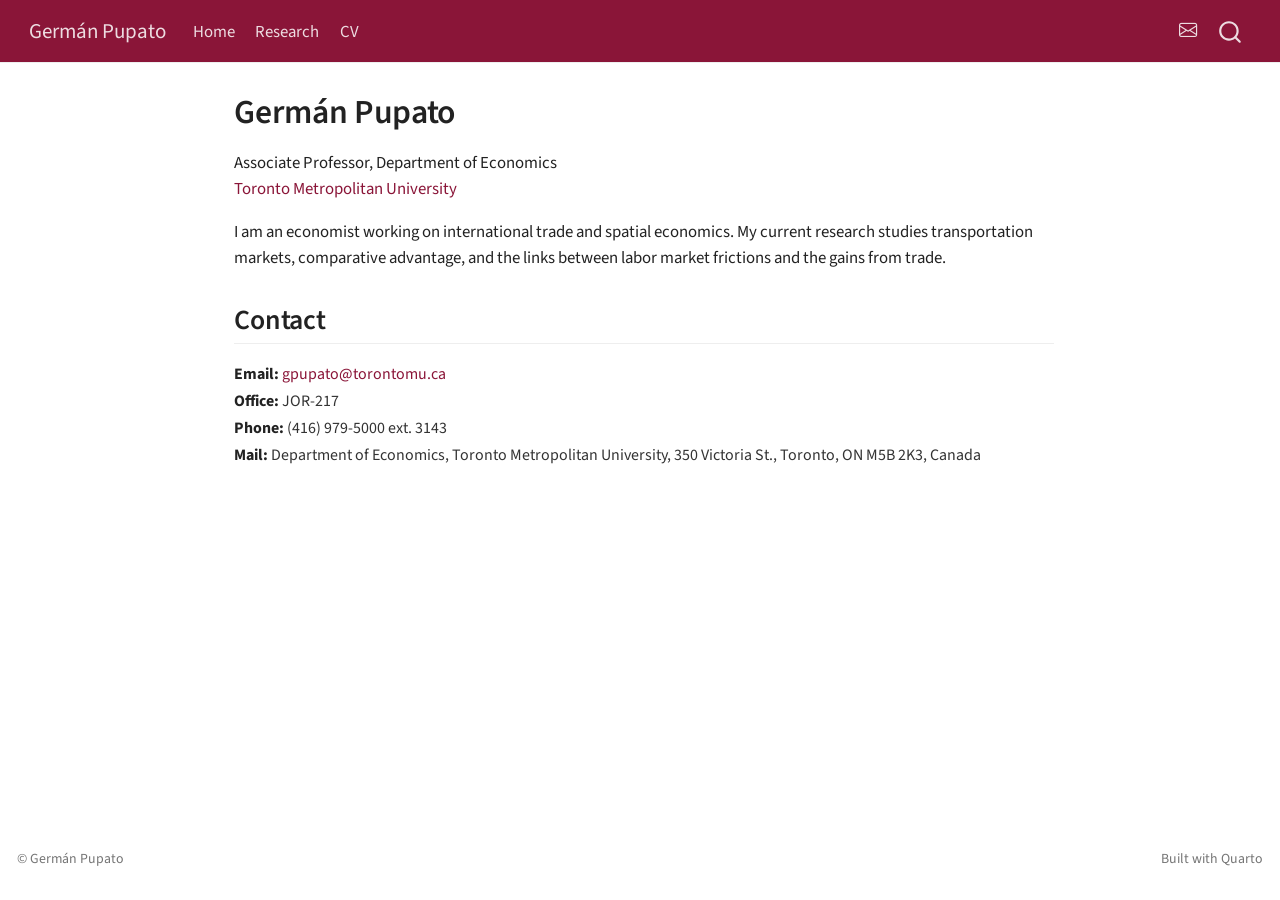
==== index.html @ 388114c2 "Built site for gh-pages" ====
<!DOCTYPE html>
<html xmlns="http://www.w3.org/1999/xhtml" lang="en" xml:lang="en"><head>

<meta charset="utf-8">
<meta name="generator" content="quarto-1.9.37">

<meta name="viewport" content="width=device-width, initial-scale=1.0, user-scalable=yes">


<title>Germán Pupato</title>
<style>
/* Default styles provided by pandoc.
** See https://pandoc.org/MANUAL.html#variables-for-html for config info.
*/
code{white-space: pre-wrap;}
span.smallcaps{font-variant: small-caps;}
div.columns{display: flex; gap: min(4vw, 1.5em);}
div.column{flex: auto; overflow-x: auto;}
div.hanging-indent{margin-left: 1.5em; text-indent: -1.5em;}
ul.task-list{list-style: none;}
ul.task-list li input[type="checkbox"] {
  width: 0.8em;
  margin: 0 0.8em 0.2em -1em; /* quarto-specific, see https://github.com/quarto-dev/quarto-cli/issues/4556 */ 
  vertical-align: middle;
}
</style>


<script src="site_libs/quarto-nav/quarto-nav.js"></script>
<script src="site_libs/quarto-nav/headroom.min.js"></script>
<script src="site_libs/clipboard/clipboard.min.js"></script>
<script src="site_libs/quarto-search/autocomplete.umd.js"></script>
<script src="site_libs/quarto-search/fuse.min.js"></script>
<script src="site_libs/quarto-search/quarto-search.js"></script>
<meta name="quarto:offset" content="./">
<script src="site_libs/quarto-html/quarto.js" type="module"></script>
<script src="site_libs/quarto-html/tabsets/tabsets.js" type="module"></script>
<script src="site_libs/quarto-html/popper.min.js"></script>
<script src="site_libs/quarto-html/tippy.umd.min.js"></script>
<script src="site_libs/quarto-html/anchor.min.js"></script>
<link href="site_libs/quarto-html/tippy.css" rel="stylesheet">
<link href="site_libs/quarto-html/quarto-syntax-highlighting-7f8f88aac4f3542376d5c11b86a4c14d.css" rel="stylesheet" id="quarto-text-highlighting-styles">
<script src="site_libs/bootstrap/bootstrap.min.js"></script>
<link href="site_libs/bootstrap/bootstrap-icons.css" rel="stylesheet">
<link href="site_libs/bootstrap/bootstrap-55b9b0b4f28f80523ef640c154adc780.min.css" rel="stylesheet" append-hash="true" id="quarto-bootstrap" data-mode="light">
<script id="quarto-search-options" type="application/json">{
  "location": "navbar",
  "copy-button": false,
  "collapse-after": 3,
  "panel-placement": "end",
  "type": "overlay",
  "limit": 50,
  "keyboard-shortcut": [
    "f",
    "/",
    "s"
  ],
  "show-item-context": false,
  "language": {
    "search-no-results-text": "No results",
    "search-matching-documents-text": "matching documents",
    "search-copy-link-title": "Copy link to search",
    "search-hide-matches-text": "Hide additional matches",
    "search-more-match-text": "more match in this document",
    "search-more-matches-text": "more matches in this document",
    "search-clear-button-title": "Clear",
    "search-text-placeholder": "",
    "search-detached-cancel-button-title": "Cancel",
    "search-submit-button-title": "Submit",
    "search-label": "Search"
  }
}</script>


<link rel="stylesheet" href="styles.css">
</head>

<body class="nav-fixed fullcontent quarto-light">

<div id="quarto-search-results"></div>
  <header id="quarto-header" class="headroom fixed-top">
    <nav class="navbar navbar-expand-lg " data-bs-theme="dark">
      <div class="navbar-container container-fluid">
      <div class="navbar-brand-container mx-auto">
    <a class="navbar-brand" href="./index.html">
    <span class="navbar-title">Germán Pupato</span>
    </a>
  </div>
            <div id="quarto-search" class="" title="Search"></div>
          <button class="navbar-toggler" type="button" data-bs-toggle="collapse" data-bs-target="#navbarCollapse" aria-controls="navbarCollapse" role="menu" aria-expanded="false" aria-label="Toggle navigation" onclick="if (window.quartoToggleHeadroom) { window.quartoToggleHeadroom(); }">
  <span class="navbar-toggler-icon"></span>
</button>
          <div class="collapse navbar-collapse" id="navbarCollapse">
            <ul class="navbar-nav navbar-nav-scroll me-auto">
  <li class="nav-item">
    <a class="nav-link active" href="./index.html" aria-current="page"> 
<span class="menu-text">Home</span></a>
  </li>  
  <li class="nav-item">
    <a class="nav-link" href="./research.html"> 
<span class="menu-text">Research</span></a>
  </li>  
  <li class="nav-item">
    <a class="nav-link" href="./cv.html"> 
<span class="menu-text">CV</span></a>
  </li>  
</ul>
            <ul class="navbar-nav navbar-nav-scroll ms-auto">
  <li class="nav-item compact">
    <a class="nav-link" href="mailto:gpupato@torontomu.ca"> <i class="bi bi-envelope" role="img" aria-label="Email">
</i> 
<span class="menu-text"></span></a>
  </li>  
</ul>
          </div> <!-- /navcollapse -->
            <div class="quarto-navbar-tools">
</div>
      </div> <!-- /container-fluid -->
    </nav>
</header>
<!-- content -->
<div id="quarto-content" class="quarto-container page-columns page-rows-contents page-layout-article page-navbar">
<!-- sidebar -->
<!-- margin-sidebar -->
    
<!-- main -->
<main class="content" id="quarto-document-content">

<header id="title-block-header" class="quarto-title-block default">
<div class="quarto-title">
<h1 class="title">Germán Pupato</h1>
</div>



<div class="quarto-title-meta">

    
  
    
  </div>
  


</header>


<p>Associate Professor, Department of Economics<br>
<a href="https://www.torontomu.ca/economics/">Toronto Metropolitan University</a></p>
<p>I am an economist working on international trade and spatial economics. My current research studies transportation markets, comparative advantage, and the links between labor market frictions and the gains from trade.</p>
<section id="contact" class="level2">
<h2 class="anchored" data-anchor-id="contact">Contact</h2>
<div class="contact-block">
<p><strong>Email:</strong>&nbsp;<a href="mailto:gpupato@torontomu.ca">gpupato@torontomu.ca</a><br>
<strong>Office:</strong>&nbsp;JOR-217<br>
<strong>Phone:</strong>&nbsp;(416) 979-5000 ext. 3143<br>
<strong>Mail:</strong>&nbsp;Department of Economics, Toronto Metropolitan University, 350 Victoria St., Toronto, ON M5B 2K3, Canada</p>
</div>


</section>

</main> <!-- /main -->
<script id="quarto-html-after-body" type="application/javascript">
  window.document.addEventListener("DOMContentLoaded", function (event) {
    const icon = "";
    const anchorJS = new window.AnchorJS();
    anchorJS.options = {
      placement: 'right',
      icon: icon
    };
    anchorJS.add('.anchored');
    const isCodeAnnotation = (el) => {
      for (const clz of el.classList) {
        if (clz.startsWith('code-annotation-')) {                     
          return true;
        }
      }
      return false;
    }
    const onCopySuccess = function(e) {
      // button target
      const button = e.trigger;
      // don't keep focus
      button.blur();
      // flash "checked"
      button.classList.add('code-copy-button-checked');
      var currentTitle = button.getAttribute("title");
      button.setAttribute("title", "Copied!");
      let tooltip;
      if (window.bootstrap) {
        button.setAttribute("data-bs-toggle", "tooltip");
        button.setAttribute("data-bs-placement", "left");
        button.setAttribute("data-bs-title", "Copied!");
        tooltip = new bootstrap.Tooltip(button, 
          { trigger: "manual", 
            customClass: "code-copy-button-tooltip",
            offset: [0, -8]});
        tooltip.show();    
      }
      setTimeout(function() {
        if (tooltip) {
          tooltip.hide();
          button.removeAttribute("data-bs-title");
          button.removeAttribute("data-bs-toggle");
          button.removeAttribute("data-bs-placement");
        }
        button.setAttribute("title", currentTitle);
        button.classList.remove('code-copy-button-checked');
      }, 1000);
      // clear code selection
      e.clearSelection();
    }
    const getTextToCopy = function(trigger) {
      const outerScaffold = trigger.parentElement.cloneNode(true);
      const codeEl = outerScaffold.querySelector('code');
      for (const childEl of codeEl.children) {
        if (isCodeAnnotation(childEl)) {
          childEl.remove();
        }
      }
      return codeEl.innerText;
    }
    const clipboard = new window.ClipboardJS('.code-copy-button:not([data-in-quarto-modal])', {
      text: getTextToCopy
    });
    clipboard.on('success', onCopySuccess);
    if (window.document.getElementById('quarto-embedded-source-code-modal')) {
      const clipboardModal = new window.ClipboardJS('.code-copy-button[data-in-quarto-modal]', {
        text: getTextToCopy,
        container: window.document.getElementById('quarto-embedded-source-code-modal')
      });
      clipboardModal.on('success', onCopySuccess);
    }
      var localhostRegex = new RegExp(/^(?:http|https):\/\/localhost\:?[0-9]*\//);
      var mailtoRegex = new RegExp(/^mailto:/);
        var filterRegex = new RegExp("https:\/\/gpupato\.github\.io");
      var isInternal = (href) => {
          return filterRegex.test(href) || localhostRegex.test(href) || mailtoRegex.test(href);
      }
      // Inspect non-navigation links and adorn them if external
     var links = window.document.querySelectorAll('a[href]:not(.nav-link):not(.navbar-brand):not(.toc-action):not(.sidebar-link):not(.sidebar-item-toggle):not(.pagination-link):not(.no-external):not([aria-hidden]):not(.dropdown-item):not(.quarto-navigation-tool):not(.about-link)');
      for (var i=0; i<links.length; i++) {
        const link = links[i];
        if (!isInternal(link.href)) {
          // undo the damage that might have been done by quarto-nav.js in the case of
          // links that we want to consider external
          if (link.dataset.originalHref !== undefined) {
            link.href = link.dataset.originalHref;
          }
            // target, if specified
            link.setAttribute("target", "_blank");
            if (link.getAttribute("rel") === null) {
              link.setAttribute("rel", "noopener");
            }
        }
      }
    function tippyHover(el, contentFn, onTriggerFn, onUntriggerFn) {
      const config = {
        allowHTML: true,
        maxWidth: 500,
        delay: 100,
        arrow: false,
        appendTo: function(el) {
            return el.parentElement;
        },
        interactive: true,
        interactiveBorder: 10,
        theme: 'quarto',
        placement: 'bottom-start',
      };
      if (contentFn) {
        config.content = contentFn;
      }
      if (onTriggerFn) {
        config.onTrigger = onTriggerFn;
      }
      if (onUntriggerFn) {
        config.onUntrigger = onUntriggerFn;
      }
      window.tippy(el, config); 
    }
    const noterefs = window.document.querySelectorAll('a[role="doc-noteref"]');
    for (var i=0; i<noterefs.length; i++) {
      const ref = noterefs[i];
      tippyHover(ref, function() {
        // use id or data attribute instead here
        let href = ref.getAttribute('data-footnote-href') || ref.getAttribute('href');
        try { href = new URL(href).hash; } catch {}
        const id = href.replace(/^#\/?/, "");
        const note = window.document.getElementById(id);
        if (note) {
          return note.innerHTML;
        } else {
          return "";
        }
      });
    }
    const xrefs = window.document.querySelectorAll('a.quarto-xref');
    const processXRef = (id, note) => {
      // Strip column container classes
      const stripColumnClz = (el) => {
        el.classList.remove("page-full", "page-columns");
        if (el.children) {
          for (const child of el.children) {
            stripColumnClz(child);
          }
        }
      }
      stripColumnClz(note)
      if (id === null || id.startsWith('sec-')) {
        // Special case sections, only their first couple elements
        const container = document.createElement("div");
        if (note.children && note.children.length > 2) {
          container.appendChild(note.children[0].cloneNode(true));
          for (let i = 1; i < note.children.length; i++) {
            const child = note.children[i];
            if (child.tagName === "P" && child.innerText === "") {
              continue;
            } else {
              container.appendChild(child.cloneNode(true));
              break;
            }
          }
          if (window.Quarto?.typesetMath) {
            window.Quarto.typesetMath(container);
          }
          return container.innerHTML
        } else {
          if (window.Quarto?.typesetMath) {
            window.Quarto.typesetMath(note);
          }
          return note.innerHTML;
        }
      } else {
        // Remove any anchor links if they are present
        const anchorLink = note.querySelector('a.anchorjs-link');
        if (anchorLink) {
          anchorLink.remove();
        }
        if (window.Quarto?.typesetMath) {
          window.Quarto.typesetMath(note);
        }
        if (note.classList.contains("callout")) {
          return note.outerHTML;
        } else {
          return note.innerHTML;
        }
      }
    }
    for (var i=0; i<xrefs.length; i++) {
      const xref = xrefs[i];
      tippyHover(xref, undefined, function(instance) {
        instance.disable();
        let url = xref.getAttribute('href');
        let hash = undefined; 
        if (url.startsWith('#')) {
          hash = url;
        } else {
          try { hash = new URL(url).hash; } catch {}
        }
        if (hash) {
          const id = hash.replace(/^#\/?/, "");
          const note = window.document.getElementById(id);
          if (note !== null) {
            try {
              const html = processXRef(id, note.cloneNode(true));
              instance.setContent(html);
            } finally {
              instance.enable();
              instance.show();
            }
          } else {
            // See if we can fetch this
            fetch(url.split('#')[0])
            .then(res => res.text())
            .then(html => {
              const parser = new DOMParser();
              const htmlDoc = parser.parseFromString(html, "text/html");
              const note = htmlDoc.getElementById(id);
              if (note !== null) {
                const html = processXRef(id, note);
                instance.setContent(html);
              } 
            }).finally(() => {
              instance.enable();
              instance.show();
            });
          }
        } else {
          // See if we can fetch a full url (with no hash to target)
          // This is a special case and we should probably do some content thinning / targeting
          fetch(url)
          .then(res => res.text())
          .then(html => {
            const parser = new DOMParser();
            const htmlDoc = parser.parseFromString(html, "text/html");
            const note = htmlDoc.querySelector('main.content');
            if (note !== null) {
              // This should only happen for chapter cross references
              // (since there is no id in the URL)
              // remove the first header
              if (note.children.length > 0 && note.children[0].tagName === "HEADER") {
                note.children[0].remove();
              }
              const html = processXRef(null, note);
              instance.setContent(html);
            } 
          }).finally(() => {
            instance.enable();
            instance.show();
          });
        }
      }, function(instance) {
      });
    }
        let selectedAnnoteEl;
        const selectorForAnnotation = ( cell, annotation) => {
          let cellAttr = 'data-code-cell="' + cell + '"';
          let lineAttr = 'data-code-annotation="' +  annotation + '"';
          const selector = 'span[' + cellAttr + '][' + lineAttr + ']';
          return selector;
        }
        const selectCodeLines = (annoteEl) => {
          const doc = window.document;
          const targetCell = annoteEl.getAttribute("data-target-cell");
          const targetAnnotation = annoteEl.getAttribute("data-target-annotation");
          const annoteSpan = window.document.querySelector(selectorForAnnotation(targetCell, targetAnnotation));
          const lines = annoteSpan.getAttribute("data-code-lines").split(",");
          const lineIds = lines.map((line) => {
            return targetCell + "-" + line;
          })
          let top = null;
          let height = null;
          let parent = null;
          if (lineIds.length > 0) {
              //compute the position of the single el (top and bottom and make a div)
              const el = window.document.getElementById(lineIds[0]);
              top = el.offsetTop;
              height = el.offsetHeight;
              parent = el.parentElement.parentElement;
            if (lineIds.length > 1) {
              const lastEl = window.document.getElementById(lineIds[lineIds.length - 1]);
              const bottom = lastEl.offsetTop + lastEl.offsetHeight;
              height = bottom - top;
            }
            if (top !== null && height !== null && parent !== null) {
              // cook up a div (if necessary) and position it 
              let div = window.document.getElementById("code-annotation-line-highlight");
              if (div === null) {
                div = window.document.createElement("div");
                div.setAttribute("id", "code-annotation-line-highlight");
                div.style.position = 'absolute';
                parent.appendChild(div);
              }
              div.style.top = top - 2 + "px";
              div.style.height = height + 4 + "px";
              div.style.left = 0;
              let gutterDiv = window.document.getElementById("code-annotation-line-highlight-gutter");
              if (gutterDiv === null) {
                gutterDiv = window.document.createElement("div");
                gutterDiv.setAttribute("id", "code-annotation-line-highlight-gutter");
                gutterDiv.style.position = 'absolute';
                const codeCell = window.document.getElementById(targetCell);
                const gutter = codeCell.querySelector('.code-annotation-gutter');
                gutter.appendChild(gutterDiv);
              }
              gutterDiv.style.top = top - 2 + "px";
              gutterDiv.style.height = height + 4 + "px";
            }
            selectedAnnoteEl = annoteEl;
          }
        };
        const unselectCodeLines = () => {
          const elementsIds = ["code-annotation-line-highlight", "code-annotation-line-highlight-gutter"];
          elementsIds.forEach((elId) => {
            const div = window.document.getElementById(elId);
            if (div) {
              div.remove();
            }
          });
          selectedAnnoteEl = undefined;
        };
          // Handle positioning of the toggle
      window.addEventListener(
        "resize",
        throttle(() => {
          elRect = undefined;
          if (selectedAnnoteEl) {
            selectCodeLines(selectedAnnoteEl);
          }
        }, 10)
      );
      function throttle(fn, ms) {
      let throttle = false;
      let timer;
        return (...args) => {
          if(!throttle) { // first call gets through
              fn.apply(this, args);
              throttle = true;
          } else { // all the others get throttled
              if(timer) clearTimeout(timer); // cancel #2
              timer = setTimeout(() => {
                fn.apply(this, args);
                timer = throttle = false;
              }, ms);
          }
        };
      }
        // Attach click handler to the DT
        const annoteDls = window.document.querySelectorAll('dt[data-target-cell]');
        for (const annoteDlNode of annoteDls) {
          annoteDlNode.addEventListener('click', (event) => {
            const clickedEl = event.target;
            if (clickedEl !== selectedAnnoteEl) {
              unselectCodeLines();
              const activeEl = window.document.querySelector('dt[data-target-cell].code-annotation-active');
              if (activeEl) {
                activeEl.classList.remove('code-annotation-active');
              }
              selectCodeLines(clickedEl);
              clickedEl.classList.add('code-annotation-active');
            } else {
              // Unselect the line
              unselectCodeLines();
              clickedEl.classList.remove('code-annotation-active');
            }
          });
        }
    const findCites = (el) => {
      const parentEl = el.parentElement;
      if (parentEl) {
        const cites = parentEl.dataset.cites;
        if (cites) {
          return {
            el,
            cites: cites.split(' ')
          };
        } else {
          return findCites(el.parentElement)
        }
      } else {
        return undefined;
      }
    };
    var bibliorefs = window.document.querySelectorAll('a[role="doc-biblioref"]');
    for (var i=0; i<bibliorefs.length; i++) {
      const ref = bibliorefs[i];
      const citeInfo = findCites(ref);
      if (citeInfo) {
        tippyHover(citeInfo.el, function() {
          var popup = window.document.createElement('div');
          citeInfo.cites.forEach(function(cite) {
            var citeDiv = window.document.createElement('div');
            citeDiv.classList.add('hanging-indent');
            citeDiv.classList.add('csl-entry');
            var biblioDiv = window.document.getElementById('ref-' + cite);
            if (biblioDiv) {
              citeDiv.innerHTML = biblioDiv.innerHTML;
            }
            popup.appendChild(citeDiv);
          });
          return popup.innerHTML;
        });
      }
    }
  });
  </script>
</div> <!-- /content -->
<footer class="footer">
  <div class="nav-footer">
    <div class="nav-footer-left">
<p>© Germán Pupato</p>
</div>   
    <div class="nav-footer-center">
      &nbsp;
    </div>
    <div class="nav-footer-right">
<p>Built with <a href="https://quarto.org">Quarto</a></p>
</div>
  </div>
</footer>




</body></html>
---- site_libs/quarto-html/tippy.css ----
.tippy-box[data-animation=fade][data-state=hidden]{opacity:0}[data-tippy-root]{max-width:calc(100vw - 10px)}.tippy-box{position:relative;background-color:#333;color:#fff;border-radius:4px;font-size:14px;line-height:1.4;white-space:normal;outline:0;transition-property:transform,visibility,opacity}.tippy-box[data-placement^=top]>.tippy-arrow{bottom:0}.tippy-box[data-placement^=top]>.tippy-arrow:before{bottom:-7px;left:0;border-width:8px 8px 0;border-top-color:initial;transform-origin:center top}.tippy-box[data-placement^=bottom]>.tippy-arrow{top:0}.tippy-box[data-placement^=bottom]>.tippy-arrow:before{top:-7px;left:0;border-width:0 8px 8px;border-bottom-color:initial;transform-origin:center bottom}.tippy-box[data-placement^=left]>.tippy-arrow{right:0}.tippy-box[data-placement^=left]>.tippy-arrow:before{border-width:8px 0 8px 8px;border-left-color:initial;right:-7px;transform-origin:center left}.tippy-box[data-placement^=right]>.tippy-arrow{left:0}.tippy-box[data-placement^=right]>.tippy-arrow:before{left:-7px;border-width:8px 8px 8px 0;border-right-color:initial;transform-origin:center right}.tippy-box[data-inertia][data-state=visible]{transition-timing-function:cubic-bezier(.54,1.5,.38,1.11)}.tippy-arrow{width:16px;height:16px;color:#333}.tippy-arrow:before{content:"";position:absolute;border-color:transparent;border-style:solid}.tippy-content{position:relative;padding:5px 9px;z-index:1}
---- site_libs/quarto-html/quarto-syntax-highlighting-7f8f88aac4f3542376d5c11b86a4c14d.css ----
/* quarto syntax highlight colors */
:root {
  --quarto-hl-ot-color: #003B4F;
  --quarto-hl-at-color: #657422;
  --quarto-hl-ss-color: #20794D;
  --quarto-hl-an-color: #5E5E5E;
  --quarto-hl-fu-color: #4758AB;
  --quarto-hl-st-color: #20794D;
  --quarto-hl-cf-color: #003B4F;
  --quarto-hl-op-color: #5E5E5E;
  --quarto-hl-er-color: #AD0000;
  --quarto-hl-bn-color: #AD0000;
  --quarto-hl-al-color: #AD0000;
  --quarto-hl-va-color: #111111;
  --quarto-hl-bu-color: inherit;
  --quarto-hl-ex-color: inherit;
  --quarto-hl-pp-color: #AD0000;
  --quarto-hl-in-color: #5E5E5E;
  --quarto-hl-vs-color: #20794D;
  --quarto-hl-wa-color: #5E5E5E;
  --quarto-hl-do-color: #5E5E5E;
  --quarto-hl-im-color: #00769E;
  --quarto-hl-ch-color: #20794D;
  --quarto-hl-dt-color: #AD0000;
  --quarto-hl-fl-color: #AD0000;
  --quarto-hl-co-color: #5E5E5E;
  --quarto-hl-cv-color: #5E5E5E;
  --quarto-hl-cn-color: #8f5902;
  --quarto-hl-sc-color: #5E5E5E;
  --quarto-hl-dv-color: #AD0000;
  --quarto-hl-kw-color: #003B4F;
}

/* other quarto variables */
:root {
  --quarto-font-monospace: SFMono-Regular, Menlo, Monaco, Consolas, "Liberation Mono", "Courier New", monospace;
}

/* syntax highlight based on Pandoc's rules */
pre > code.sourceCode > span {
  color: #003B4F;
}

code.sourceCode > span {
  color: #003B4F;
}

div.sourceCode,
div.sourceCode pre.sourceCode {
  color: #003B4F;
}

/* Normal */
code span {
  color: #003B4F;
}

/* Alert */
code span.al {
  color: #AD0000;
  font-style: inherit;
}

/* Annotation */
code span.an {
  color: #5E5E5E;
  font-style: inherit;
}

/* Attribute */
code span.at {
  color: #657422;
  font-style: inherit;
}

/* BaseN */
code span.bn {
  color: #AD0000;
  font-style: inherit;
}

/* BuiltIn */
code span.bu {
  font-style: inherit;
}

/* ControlFlow */
code span.cf {
  color: #003B4F;
  font-weight: bold;
  font-style: inherit;
}

/* Char */
code span.ch {
  color: #20794D;
  font-style: inherit;
}

/* Constant */
code span.cn {
  color: #8f5902;
  font-style: inherit;
}

/* Comment */
code span.co {
  color: #5E5E5E;
  font-style: inherit;
}

/* CommentVar */
code span.cv {
  color: #5E5E5E;
  font-style: italic;
}

/* Documentation */
code span.do {
  color: #5E5E5E;
  font-style: italic;
}

/* DataType */
code span.dt {
  color: #AD0000;
  font-style: inherit;
}

/* DecVal */
code span.dv {
  color: #AD0000;
  font-style: inherit;
}

/* Error */
code span.er {
  color: #AD0000;
  font-style: inherit;
}

/* Extension */
code span.ex {
  font-style: inherit;
}

/* Float */
code span.fl {
  color: #AD0000;
  font-style: inherit;
}

/* Function */
code span.fu {
  color: #4758AB;
  font-style: inherit;
}

/* Import */
code span.im {
  color: #00769E;
  font-style: inherit;
}

/* Information */
code span.in {
  color: #5E5E5E;
  font-style: inherit;
}

/* Keyword */
code span.kw {
  color: #003B4F;
  font-weight: bold;
  font-style: inherit;
}

/* Operator */
code span.op {
  color: #5E5E5E;
  font-style: inherit;
}

/* Other */
code span.ot {
  color: #003B4F;
  font-style: inherit;
}

/* Preprocessor */
code span.pp {
  color: #AD0000;
  font-style: inherit;
}

/* SpecialChar */
code span.sc {
  color: #5E5E5E;
  font-style: inherit;
}

/* SpecialString */
code span.ss {
  color: #20794D;
  font-style: inherit;
}

/* String */
code span.st {
  color: #20794D;
  font-style: inherit;
}

/* Variable */
code span.va {
  color: #111111;
  font-style: inherit;
}

/* VerbatimString */
code span.vs {
  color: #20794D;
  font-style: inherit;
}

/* Warning */
code span.wa {
  color: #5E5E5E;
  font-style: italic;
}

.prevent-inlining {
  content: "</";
}

/*# sourceMappingURL=789ad8cd35626ba772517505b42a116e.css.map */
---- styles.css ----
.profile-card {
  display: flex;
  gap: 2rem;
  align-items: flex-start;
  margin-top: 1rem;
  margin-bottom: 2rem;
  flex-wrap: wrap;
}

.profile-card img {
  width: 170px;
  border-radius: 6px;
  object-fit: cover;
}

.profile-card .profile-text {
  flex: 1;
  min-width: 260px;
}

.contact-block {
  font-size: 0.95em;
  line-height: 1.7;
  color: #333;
}

.contact-block strong {
  color: #222;
}
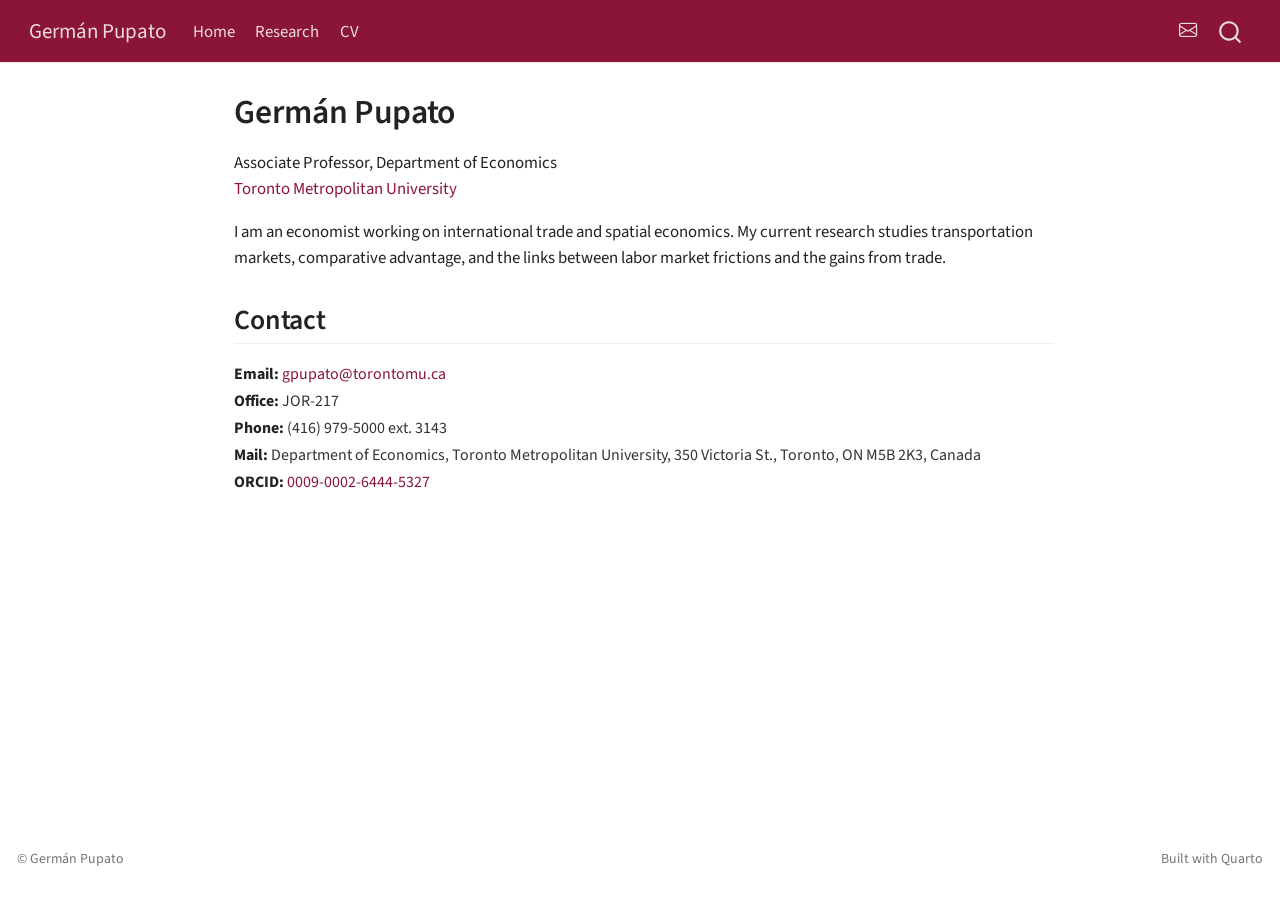
==== commit 3628eca7: "Built site for gh-pages" ====
--- a/index.html
+++ b/index.html
@@ -154,7 +154,8 @@
 <p><strong>Email:</strong>&nbsp;<a href="mailto:gpupato@torontomu.ca">gpupato@torontomu.ca</a><br>
 <strong>Office:</strong>&nbsp;JOR-217<br>
 <strong>Phone:</strong>&nbsp;(416) 979-5000 ext. 3143<br>
-<strong>Mail:</strong>&nbsp;Department of Economics, Toronto Metropolitan University, 350 Victoria St., Toronto, ON M5B 2K3, Canada</p>
+<strong>Mail:</strong>&nbsp;Department of Economics, Toronto Metropolitan University, 350 Victoria St., Toronto, ON M5B 2K3, Canada<br>
+<strong>ORCID:</strong>&nbsp;<a href="https://orcid.org/0009-0002-6444-5327">0009-0002-6444-5327</a></p>
 </div>
 
 
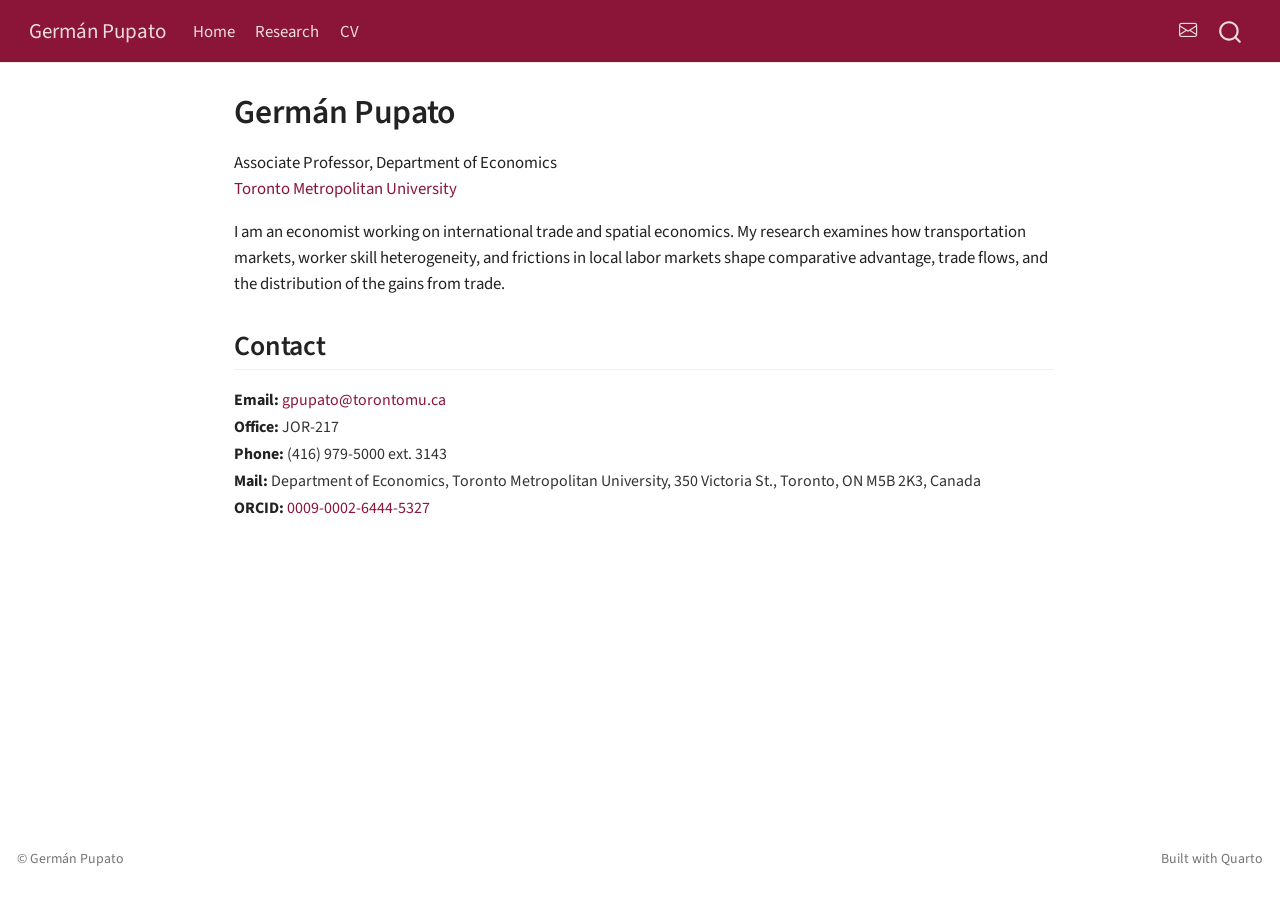
==== commit 914202a2: "Built site for gh-pages" ====
--- a/index.html
+++ b/index.html
@@ -147,7 +147,7 @@
 
 <p>Associate Professor, Department of Economics<br>
 <a href="https://www.torontomu.ca/economics/">Toronto Metropolitan University</a></p>
-<p>I am an economist working on international trade and spatial economics. My current research studies transportation markets, comparative advantage, and the links between labor market frictions and the gains from trade.</p>
+<p>I am an economist working on international trade and spatial economics. My research examines how transportation markets, worker skill heterogeneity, and frictions in local labor markets shape comparative advantage, trade flows, and the distribution of the gains from trade.</p>
 <section id="contact" class="level2">
 <h2 class="anchored" data-anchor-id="contact">Contact</h2>
 <div class="contact-block">
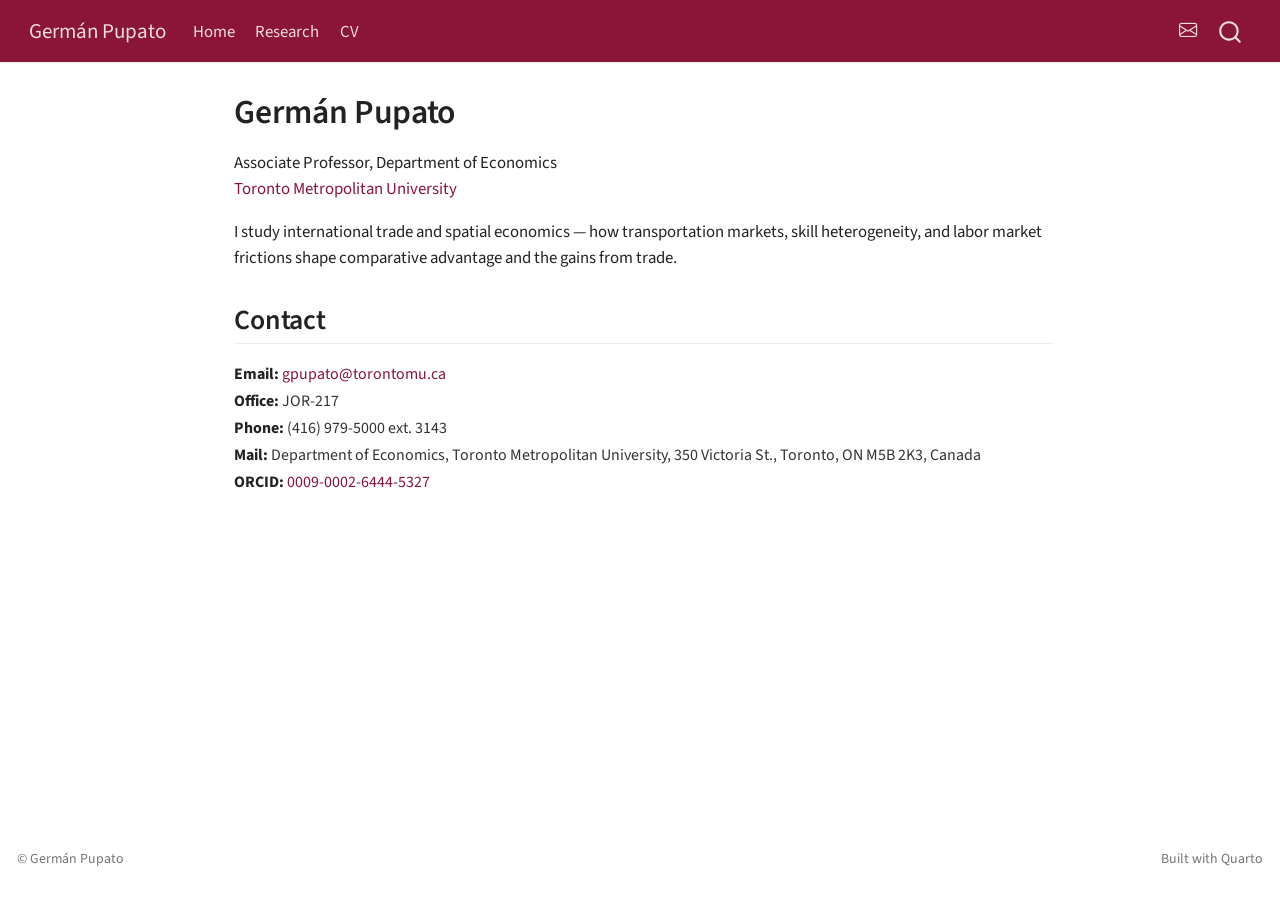
==== commit d906f5f2: "Built site for gh-pages" ====
--- a/index.html
+++ b/index.html
@@ -147,7 +147,7 @@
 
 <p>Associate Professor, Department of Economics<br>
 <a href="https://www.torontomu.ca/economics/">Toronto Metropolitan University</a></p>
-<p>I am an economist working on international trade and spatial economics. My research examines how transportation markets, worker skill heterogeneity, and frictions in local labor markets shape comparative advantage, trade flows, and the distribution of the gains from trade.</p>
+<p>I study international trade and spatial economics — how transportation markets, skill heterogeneity, and labor market frictions shape comparative advantage and the gains from trade.</p>
 <section id="contact" class="level2">
 <h2 class="anchored" data-anchor-id="contact">Contact</h2>
 <div class="contact-block">
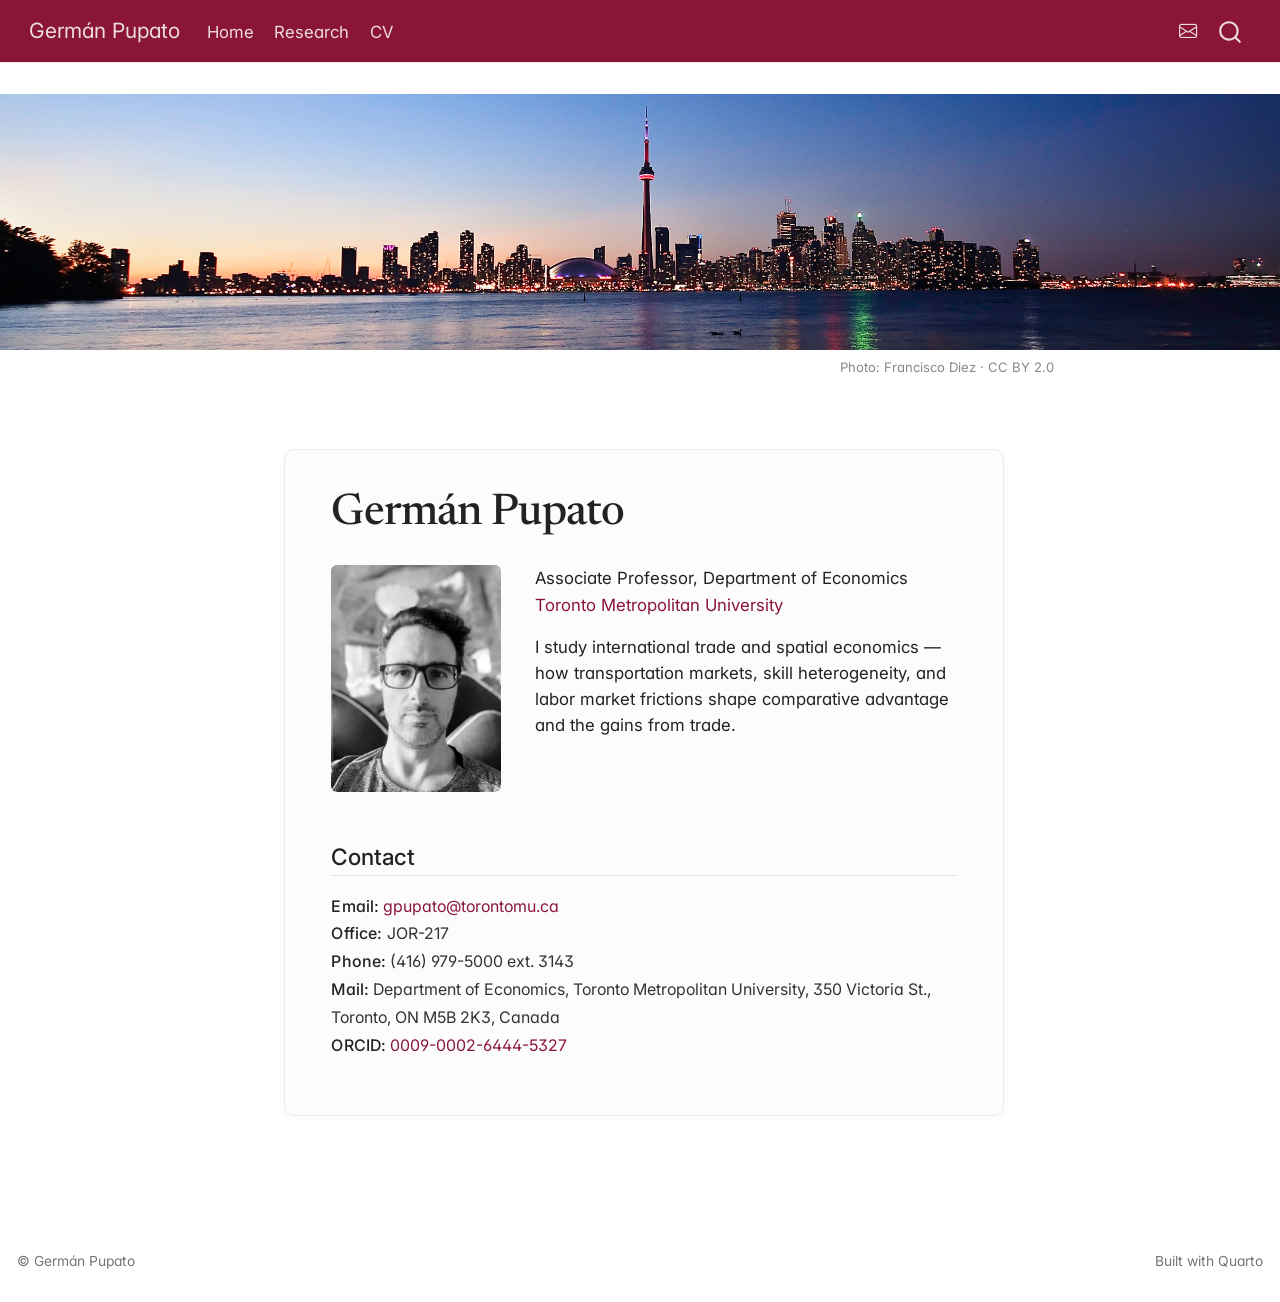
==== commit c3f7f02f: "Built site for gh-pages" ====
--- a/index.html
+++ b/index.html
@@ -7,7 +7,7 @@
 <meta name="viewport" content="width=device-width, initial-scale=1.0, user-scalable=yes">
 
 
-<title>Germán Pupato</title>
+<title>Germán Pupato — Associate Professor of Economics, Toronto Metropolitan University – Germán Pupato</title>
 <style>
 /* Default styles provided by pandoc.
 ** See https://pandoc.org/MANUAL.html#variables-for-html for config info.
@@ -33,6 +33,7 @@
 <script src="site_libs/quarto-search/fuse.min.js"></script>
 <script src="site_libs/quarto-search/quarto-search.js"></script>
 <meta name="quarto:offset" content="./">
+<link href="./favicon.svg" rel="icon" type="image/svg+xml">
 <script src="site_libs/quarto-html/quarto.js" type="module"></script>
 <script src="site_libs/quarto-html/tabsets/tabsets.js" type="module"></script>
 <script src="site_libs/quarto-html/popper.min.js"></script>
@@ -42,7 +43,7 @@
 <link href="site_libs/quarto-html/quarto-syntax-highlighting-7f8f88aac4f3542376d5c11b86a4c14d.css" rel="stylesheet" id="quarto-text-highlighting-styles">
 <script src="site_libs/bootstrap/bootstrap.min.js"></script>
 <link href="site_libs/bootstrap/bootstrap-icons.css" rel="stylesheet">
-<link href="site_libs/bootstrap/bootstrap-55b9b0b4f28f80523ef640c154adc780.min.css" rel="stylesheet" append-hash="true" id="quarto-bootstrap" data-mode="light">
+<link href="site_libs/bootstrap/bootstrap-6401dc9defdad3b627f7360fbedffb02.min.css" rel="stylesheet" append-hash="true" id="quarto-bootstrap" data-mode="light">
 <script id="quarto-search-options" type="application/json">{
   "location": "navbar",
   "copy-button": false,
@@ -70,9 +71,19 @@
     "search-label": "Search"
   }
 }</script>
+<link rel="preconnect" href="https://fonts.googleapis.com">
+<link rel="preconnect" href="https://fonts.gstatic.com" crossorigin="">
+<link href="https://fonts.googleapis.com/css2?family=Inter:wght@400;500;600&amp;family=Newsreader:opsz,wght@6..72,400;6..72,500&amp;display=swap" rel="stylesheet">
 
 
 <link rel="stylesheet" href="styles.css">
+<meta property="og:title" content="Germán Pupato — Associate Professor of Economics, Toronto Metropolitan University">
+<meta property="og:image" content="https://gpupato.github.io/files/toronto-skyline.jpg">
+<meta property="og:site_name" content="Germán Pupato">
+<meta property="og:locale" content="en_CA">
+<meta name="twitter:title" content="Germán Pupato — Associate Professor of Economics, Toronto Metropolitan University">
+<meta name="twitter:image" content="https://gpupato.github.io/files/toronto-skyline.jpg">
+<meta name="twitter:card" content="summary_large_image">
 </head>
 
 <body class="nav-fixed fullcontent quarto-light">
@@ -124,7 +135,7 @@
 <!-- margin-sidebar -->
     
 <!-- main -->
-<main class="content" id="quarto-document-content">
+<main class="content page-columns page-full" id="quarto-document-content">
 
 <header id="title-block-header" class="quarto-title-block default">
 <div class="quarto-title">
@@ -145,9 +156,22 @@
 </header>
 
 
+<div class="column-screen">
+<p><img src="files/toronto-skyline.jpg" alt="Panoramic view of the Toronto skyline" class="hero-img"></p>
+</div>
+<div class="hero-attribution-wrap">
+<p><span class="hero-attribution">Photo: <a href="https://commons.wikimedia.org/wiki/File:Panorama_skyline_Toronto_2010.jpg">Francisco Diez</a> · <a href="https://creativecommons.org/licenses/by/2.0/">CC BY 2.0</a></span></p>
+</div>
+<section id="germán-pupato" class="level1 content-card">
+<h1>Germán Pupato</h1>
+<div class="profile-card">
+<p><img src="files/profile.jpg" alt="Germán Pupato" class="profile-img"></p>
+<div class="profile-text">
 <p>Associate Professor, Department of Economics<br>
 <a href="https://www.torontomu.ca/economics/">Toronto Metropolitan University</a></p>
 <p>I study international trade and spatial economics — how transportation markets, skill heterogeneity, and labor market frictions shape comparative advantage and the gains from trade.</p>
+</div>
+</div>
 <section id="contact" class="level2">
 <h2 class="anchored" data-anchor-id="contact">Contact</h2>
 <div class="contact-block">
@@ -157,9 +181,40 @@
 <strong>Mail:</strong>&nbsp;Department of Economics, Toronto Metropolitan University, 350 Victoria St., Toronto, ON M5B 2K3, Canada<br>
 <strong>ORCID:</strong>&nbsp;<a href="https://orcid.org/0009-0002-6444-5327">0009-0002-6444-5327</a></p>
 </div>
-
-
 </section>
+</section>
+<script type="application/ld+json">
+{
+  "@context": "https://schema.org",
+  "@type": "Person",
+  "name": "Germán Pupato",
+  "givenName": "Germán",
+  "familyName": "Pupato",
+  "jobTitle": "Associate Professor of Economics",
+  "affiliation": {
+    "@type": "CollegeOrUniversity",
+    "name": "Toronto Metropolitan University",
+    "url": "https://www.torontomu.ca/economics/"
+  },
+  "worksFor": {
+    "@type": "CollegeOrUniversity",
+    "name": "Toronto Metropolitan University"
+  },
+  "url": "https://gpupato.github.io",
+  "email": "mailto:gpupato@torontomu.ca",
+  "knowsAbout": [
+    "International Trade",
+    "Spatial Economics",
+    "Comparative Advantage",
+    "Transportation Markets"
+  ],
+  "sameAs": [
+    "https://orcid.org/0009-0002-6444-5327"
+  ]
+}
+</script>
+
+
 
 </main> <!-- /main -->
 <script id="quarto-html-after-body" type="application/javascript">
--- a/styles.css
+++ b/styles.css
@@ -20,10 +20,77 @@
 
 .contact-block {
   font-size: 0.95em;
-  line-height: 1.7;
+  line-height: 1.75;
   color: #333;
 }
 
 .contact-block strong {
   color: #222;
+  font-weight: 500;
+  letter-spacing: 0.01em;
 }
+
+.column-screen > p {
+  margin: 0;
+}
+
+/* On pages with a hero banner, suppress Quarto's auto-rendered title block;
+   the page provides its own heading inside `.content-card` instead. The
+   :has() guard keeps this scoped — Research/CV pages keep their default
+   title blocks. Document order: hero → attribution → manual title → body. */
+main#quarto-document-content:has(> .column-screen) > #title-block-header {
+  display: none;
+}
+
+.content-card {
+  max-width: 720px;
+  margin: 2.5rem auto 3rem;
+  padding: 2.25rem 2.75rem;
+  background: #fcfcfc;
+  border: 1px solid #ececec;
+  border-radius: 10px;
+  box-shadow: 0 2px 10px rgba(0, 0, 0, 0.035);
+}
+
+.content-card > h1:first-child,
+.content-card > h2:first-child {
+  margin-top: 0;
+}
+
+.content-card h2 {
+  border-bottom-color: #e6e6e6;
+}
+
+@media (max-width: 600px) {
+  .content-card {
+    padding: 1.5rem 1.25rem;
+    margin: 1.5rem auto 2rem;
+  }
+}
+
+.hero-img {
+  display: block;
+  width: 100%;
+  height: clamp(150px, 20vw, 320px);
+  object-fit: cover;
+  margin: 0;
+}
+
+.hero-attribution {
+  display: block;
+  font-size: 0.78em;
+  color: #888;
+  text-align: right;
+  margin-top: 0.4rem;
+  margin-bottom: 1.8rem;
+}
+
+.hero-attribution a {
+  color: #888;
+  text-decoration: none;
+}
+
+.hero-attribution a:hover {
+  text-decoration: underline;
+  color: #555;
+}
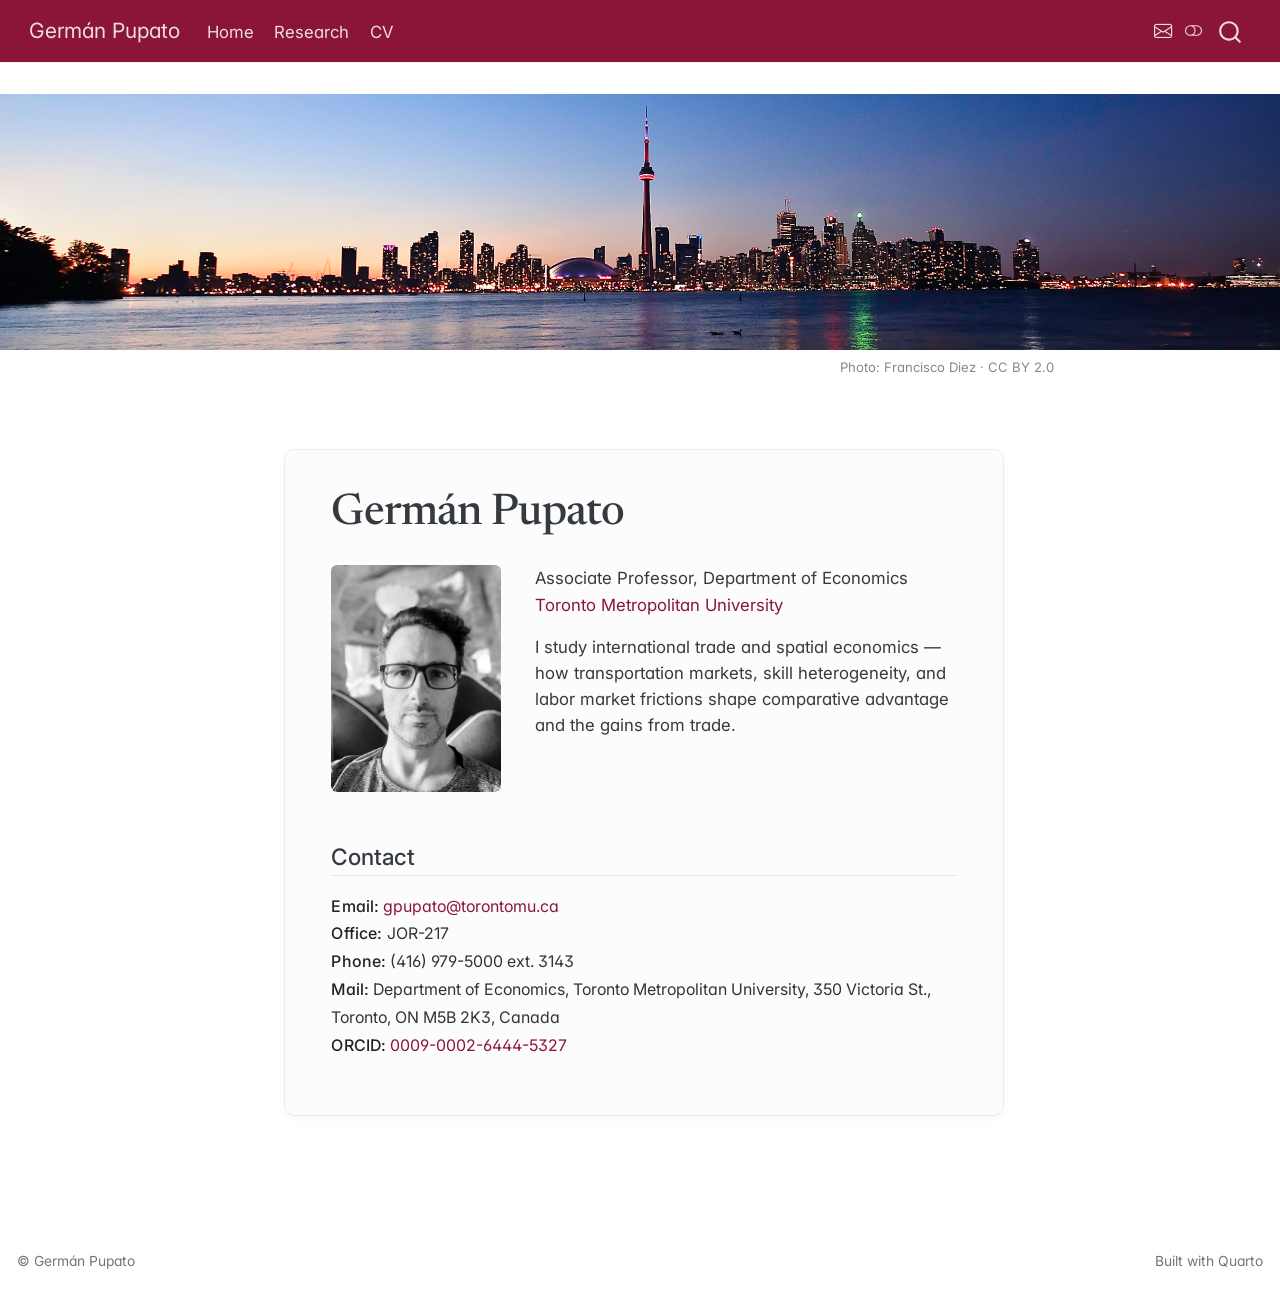
==== commit e40ed245: "Built site for gh-pages" ====
--- a/index.html
+++ b/index.html
@@ -40,10 +40,14 @@
 <script src="site_libs/quarto-html/tippy.umd.min.js"></script>
 <script src="site_libs/quarto-html/anchor.min.js"></script>
 <link href="site_libs/quarto-html/tippy.css" rel="stylesheet">
-<link href="site_libs/quarto-html/quarto-syntax-highlighting-7f8f88aac4f3542376d5c11b86a4c14d.css" rel="stylesheet" id="quarto-text-highlighting-styles">
+<link href="site_libs/quarto-html/quarto-syntax-highlighting-7f8f88aac4f3542376d5c11b86a4c14d.css" rel="stylesheet" class="quarto-color-scheme" id="quarto-text-highlighting-styles">
+<link href="site_libs/quarto-html/quarto-syntax-highlighting-dark-d0ae9245876894da5ac7e18953ecc5cc.css" rel="stylesheet" class="quarto-color-scheme quarto-color-alternate" id="quarto-text-highlighting-styles">
+<link href="site_libs/quarto-html/quarto-syntax-highlighting-7f8f88aac4f3542376d5c11b86a4c14d.css" rel="stylesheet" class="quarto-color-scheme-extra" id="quarto-text-highlighting-styles">
 <script src="site_libs/bootstrap/bootstrap.min.js"></script>
 <link href="site_libs/bootstrap/bootstrap-icons.css" rel="stylesheet">
-<link href="site_libs/bootstrap/bootstrap-6401dc9defdad3b627f7360fbedffb02.min.css" rel="stylesheet" append-hash="true" id="quarto-bootstrap" data-mode="light">
+<link href="site_libs/bootstrap/bootstrap-ed62285f55b4c64df5042b4e679692b5.min.css" rel="stylesheet" append-hash="true" class="quarto-color-scheme" id="quarto-bootstrap" data-mode="light">
+<link href="site_libs/bootstrap/bootstrap-dark-fb5d807b99e3b697beb798765cca4409.min.css" rel="stylesheet" append-hash="true" class="quarto-color-scheme quarto-color-alternate" id="quarto-bootstrap" data-mode="dark">
+<link href="site_libs/bootstrap/bootstrap-ed62285f55b4c64df5042b4e679692b5.min.css" rel="stylesheet" append-hash="true" class="quarto-color-scheme-extra" id="quarto-bootstrap" data-mode="light">
 <script id="quarto-search-options" type="application/json">{
   "location": "navbar",
   "copy-button": false,
@@ -86,7 +90,169 @@
 <meta name="twitter:card" content="summary_large_image">
 </head>
 
-<body class="nav-fixed fullcontent quarto-light">
+<body class="nav-fixed fullcontent quarto-light"><script id="quarto-html-before-body" type="application/javascript">
+    const toggleBodyColorMode = (bsSheetEl) => {
+      const mode = bsSheetEl.getAttribute("data-mode");
+      const bodyEl = window.document.querySelector("body");
+      if (mode === "dark") {
+        bodyEl.classList.add("quarto-dark");
+        bodyEl.classList.remove("quarto-light");
+      } else {
+        bodyEl.classList.add("quarto-light");
+        bodyEl.classList.remove("quarto-dark");
+      }
+    }
+    const toggleBodyColorPrimary = () => {
+      const bsSheetEl = window.document.querySelector("link#quarto-bootstrap:not([rel=disabled-stylesheet])");
+      if (bsSheetEl) {
+        toggleBodyColorMode(bsSheetEl);
+      }
+    }
+    const setColorSchemeToggle = (alternate) => {
+      const toggles = window.document.querySelectorAll('.quarto-color-scheme-toggle');
+      for (let i=0; i < toggles.length; i++) {
+        const toggle = toggles[i];
+        if (toggle) {
+          if (alternate) {
+            toggle.classList.add("alternate");
+          } else {
+            toggle.classList.remove("alternate");
+          }
+        }
+      }
+    };
+    const toggleColorMode = (alternate) => {
+      // Switch the stylesheets
+      const primaryStylesheets = window.document.querySelectorAll('link.quarto-color-scheme:not(.quarto-color-alternate)');
+      const alternateStylesheets = window.document.querySelectorAll('link.quarto-color-scheme.quarto-color-alternate');
+      manageTransitions('#quarto-margin-sidebar .nav-link', false);
+      if (alternate) {
+        // note: dark is layered on light, we don't disable primary!
+        enableStylesheet(alternateStylesheets);
+        for (const sheetNode of alternateStylesheets) {
+          if (sheetNode.id === "quarto-bootstrap") {
+            toggleBodyColorMode(sheetNode);
+          }
+        }
+      } else {
+        disableStylesheet(alternateStylesheets);
+        enableStylesheet(primaryStylesheets)
+        toggleBodyColorPrimary();
+      }
+      manageTransitions('#quarto-margin-sidebar .nav-link', true);
+      // Switch the toggles
+      setColorSchemeToggle(alternate)
+      // Hack to workaround the fact that safari doesn't
+      // properly recolor the scrollbar when toggling (#1455)
+      if (navigator.userAgent.indexOf('Safari') > 0 && navigator.userAgent.indexOf('Chrome') == -1) {
+        manageTransitions("body", false);
+        window.scrollTo(0, 1);
+        setTimeout(() => {
+          window.scrollTo(0, 0);
+          manageTransitions("body", true);
+        }, 40);
+      }
+    }
+    const disableStylesheet = (stylesheets) => {
+      for (let i=0; i < stylesheets.length; i++) {
+        const stylesheet = stylesheets[i];
+        stylesheet.rel = 'disabled-stylesheet';
+      }
+    }
+    const enableStylesheet = (stylesheets) => {
+      for (let i=0; i < stylesheets.length; i++) {
+        const stylesheet = stylesheets[i];
+        if(stylesheet.rel !== 'stylesheet') { // for Chrome, which will still FOUC without this check
+          stylesheet.rel = 'stylesheet';
+        }
+      }
+    }
+    const manageTransitions = (selector, allowTransitions) => {
+      const els = window.document.querySelectorAll(selector);
+      for (let i=0; i < els.length; i++) {
+        const el = els[i];
+        if (allowTransitions) {
+          el.classList.remove('notransition');
+        } else {
+          el.classList.add('notransition');
+        }
+      }
+    }
+    const isFileUrl = () => {
+      return window.location.protocol === 'file:';
+    }
+    const hasAlternateSentinel = () => {
+      let styleSentinel = getColorSchemeSentinel();
+      if (styleSentinel !== null) {
+        return styleSentinel === "alternate";
+      } else {
+        return false;
+      }
+    }
+    const setStyleSentinel = (alternate) => {
+      const value = alternate ? "alternate" : "default";
+      if (!isFileUrl()) {
+        window.localStorage.setItem("quarto-color-scheme", value);
+      } else {
+        localAlternateSentinel = value;
+      }
+    }
+    const getColorSchemeSentinel = () => {
+      if (!isFileUrl()) {
+        const storageValue = window.localStorage.getItem("quarto-color-scheme");
+        return storageValue != null ? storageValue : localAlternateSentinel;
+      } else {
+        return localAlternateSentinel;
+      }
+    }
+    const toggleGiscusIfUsed = (isAlternate, darkModeDefault) => {
+      const baseTheme = document.querySelector('#giscus-base-theme')?.value ?? 'light';
+      const alternateTheme = document.querySelector('#giscus-alt-theme')?.value ?? 'dark';
+      let newTheme = '';
+      if(authorPrefersDark) {
+        newTheme = isAlternate ? baseTheme : alternateTheme;
+      } else {
+        newTheme = isAlternate ? alternateTheme : baseTheme;
+      }
+      const changeGiscusTheme = () => {
+        // From: https://github.com/giscus/giscus/issues/336
+        const sendMessage = (message) => {
+          const iframe = document.querySelector('iframe.giscus-frame');
+          if (!iframe) return;
+          iframe.contentWindow.postMessage({ giscus: message }, 'https://giscus.app');
+        }
+        sendMessage({
+          setConfig: {
+            theme: newTheme
+          }
+        });
+      }
+      const isGiscussLoaded = window.document.querySelector('iframe.giscus-frame') !== null;
+      if (isGiscussLoaded) {
+        changeGiscusTheme();
+      }
+    };
+    const authorPrefersDark = false;
+    const darkModeDefault = authorPrefersDark;
+      document.querySelector('link#quarto-text-highlighting-styles.quarto-color-scheme-extra').rel = 'disabled-stylesheet';
+      document.querySelector('link#quarto-bootstrap.quarto-color-scheme-extra').rel = 'disabled-stylesheet';
+    let localAlternateSentinel = darkModeDefault ? 'alternate' : 'default';
+    // Dark / light mode switch
+    window.quartoToggleColorScheme = () => {
+      // Read the current dark / light value
+      let toAlternate = !hasAlternateSentinel();
+      toggleColorMode(toAlternate);
+      setStyleSentinel(toAlternate);
+      toggleGiscusIfUsed(toAlternate, darkModeDefault);
+      window.dispatchEvent(new Event('resize'));
+    };
+    // Switch to dark mode if need be
+    if (hasAlternateSentinel()) {
+      toggleColorMode(true);
+    } else {
+      toggleColorMode(false);
+    }
+  </script>
 
 <div id="quarto-search-results"></div>
   <header id="quarto-header" class="headroom fixed-top">
@@ -125,6 +291,7 @@
 </ul>
           </div> <!-- /navcollapse -->
             <div class="quarto-navbar-tools">
+  <a href="" class="quarto-color-scheme-toggle quarto-navigation-tool  px-1" onclick="window.quartoToggleColorScheme(); return false;" title="Toggle dark mode"><i class="bi"></i></a>
 </div>
       </div> <!-- /container-fluid -->
     </nav>
@@ -136,6 +303,7 @@
     
 <!-- main -->
 <main class="content page-columns page-full" id="quarto-document-content">
+
 
 <header id="title-block-header" class="quarto-title-block default">
 <div class="quarto-title">
@@ -219,6 +387,19 @@
 </main> <!-- /main -->
 <script id="quarto-html-after-body" type="application/javascript">
   window.document.addEventListener("DOMContentLoaded", function (event) {
+    // Ensure there is a toggle, if there isn't float one in the top right
+    if (window.document.querySelector('.quarto-color-scheme-toggle') === null) {
+      const a = window.document.createElement('a');
+      a.classList.add('top-right');
+      a.classList.add('quarto-color-scheme-toggle');
+      a.href = "";
+      a.onclick = function() { try { window.quartoToggleColorScheme(); } catch {} return false; };
+      const i = window.document.createElement("i");
+      i.classList.add('bi');
+      a.appendChild(i);
+      window.document.body.appendChild(a);
+    }
+    setColorSchemeToggle(hasAlternateSentinel())
     const icon = "";
     const anchorJS = new window.AnchorJS();
     anchorJS.options = {
--- a/site_libs/quarto-html/quarto-syntax-highlighting-dark-d0ae9245876894da5ac7e18953ecc5cc.css
+++ b/site_libs/quarto-html/quarto-syntax-highlighting-dark-d0ae9245876894da5ac7e18953ecc5cc.css
@@ -0,0 +1,219 @@
+/* quarto syntax highlight colors */
+:root {
+  --quarto-hl-al-color: #f07178;
+  --quarto-hl-an-color: #d4d0ab;
+  --quarto-hl-at-color: #00e0e0;
+  --quarto-hl-bn-color: #d4d0ab;
+  --quarto-hl-bu-color: #abe338;
+  --quarto-hl-ch-color: #abe338;
+  --quarto-hl-co-color: #f8f8f2;
+  --quarto-hl-cv-color: #ffd700;
+  --quarto-hl-cn-color: #ffd700;
+  --quarto-hl-cf-color: #ffa07a;
+  --quarto-hl-dt-color: #ffa07a;
+  --quarto-hl-dv-color: #d4d0ab;
+  --quarto-hl-do-color: #f8f8f2;
+  --quarto-hl-er-color: #f07178;
+  --quarto-hl-ex-color: #00e0e0;
+  --quarto-hl-fl-color: #d4d0ab;
+  --quarto-hl-fu-color: #ffa07a;
+  --quarto-hl-im-color: #abe338;
+  --quarto-hl-in-color: #d4d0ab;
+  --quarto-hl-kw-color: #ffa07a;
+  --quarto-hl-op-color: #ffa07a;
+  --quarto-hl-ot-color: #00e0e0;
+  --quarto-hl-pp-color: #dcc6e0;
+  --quarto-hl-re-color: #00e0e0;
+  --quarto-hl-sc-color: #abe338;
+  --quarto-hl-ss-color: #abe338;
+  --quarto-hl-st-color: #abe338;
+  --quarto-hl-va-color: #00e0e0;
+  --quarto-hl-vs-color: #abe338;
+  --quarto-hl-wa-color: #dcc6e0;
+}
+
+/* other quarto variables */
+:root {
+  --quarto-font-monospace: SFMono-Regular, Menlo, Monaco, Consolas, "Liberation Mono", "Courier New", monospace;
+}
+
+/* syntax highlight based on Pandoc's rules */
+pre > code.sourceCode > span {
+  color: #f8f8f2;
+}
+
+code.sourceCode > span {
+  color: #f8f8f2;
+}
+
+div.sourceCode,
+div.sourceCode pre.sourceCode {
+  color: #f8f8f2;
+}
+
+/* Normal */
+code span {
+  color: #f8f8f2;
+}
+
+/* Alert */
+code span.al {
+  color: #f07178;
+}
+
+/* Annotation */
+code span.an {
+  color: #d4d0ab;
+}
+
+/* Attribute */
+code span.at {
+  color: #00e0e0;
+}
+
+/* BaseN */
+code span.bn {
+  color: #d4d0ab;
+}
+
+/* BuiltIn */
+code span.bu {
+  color: #abe338;
+}
+
+/* ControlFlow */
+code span.cf {
+  font-weight: bold;
+  color: #ffa07a;
+}
+
+/* Char */
+code span.ch {
+  color: #abe338;
+}
+
+/* Constant */
+code span.cn {
+  color: #ffd700;
+}
+
+/* Comment */
+code span.co {
+  font-style: italic;
+  color: #f8f8f2;
+}
+
+/* CommentVar */
+code span.cv {
+  color: #ffd700;
+}
+
+/* Documentation */
+code span.do {
+  color: #f8f8f2;
+}
+
+/* DataType */
+code span.dt {
+  color: #ffa07a;
+}
+
+/* DecVal */
+code span.dv {
+  color: #d4d0ab;
+}
+
+/* Error */
+code span.er {
+  color: #f07178;
+  text-decoration: underline;
+}
+
+/* Extension */
+code span.ex {
+  font-weight: bold;
+  color: #00e0e0;
+}
+
+/* Float */
+code span.fl {
+  color: #d4d0ab;
+}
+
+/* Function */
+code span.fu {
+  color: #ffa07a;
+}
+
+/* Import */
+code span.im {
+  color: #abe338;
+}
+
+/* Information */
+code span.in {
+  color: #d4d0ab;
+}
+
+/* Keyword */
+code span.kw {
+  font-weight: bold;
+  color: #ffa07a;
+}
+
+/* Operator */
+code span.op {
+  color: #ffa07a;
+}
+
+/* Other */
+code span.ot {
+  color: #00e0e0;
+}
+
+/* Preprocessor */
+code span.pp {
+  color: #dcc6e0;
+}
+
+/* RegionMarker */
+code span.re {
+  background-color: #f8f8f2;
+  color: #00e0e0;
+}
+
+/* SpecialChar */
+code span.sc {
+  color: #abe338;
+}
+
+/* SpecialString */
+code span.ss {
+  color: #abe338;
+}
+
+/* String */
+code span.st {
+  color: #abe338;
+}
+
+/* Variable */
+code span.va {
+  color: #00e0e0;
+}
+
+/* VerbatimString */
+code span.vs {
+  color: #abe338;
+}
+
+/* Warning */
+code span.wa {
+  color: #dcc6e0;
+}
+
+.prevent-inlining {
+  content: "</";
+}
+
+/*# sourceMappingURL=e2dac9153eaf3c552d5043f9565d03d7.css.map */
--- a/styles.css
+++ b/styles.css
@@ -94,3 +94,45 @@
   text-decoration: underline;
   color: #555;
 }
+
+/* Dark-mode overrides for custom elements. Quarto sets body.quarto-dark
+   on the page when the navbar toggle is set to dark; Bootstrap handles base
+   colors, but the hard-coded values above need their own dark counterparts. */
+body.quarto-dark .content-card {
+  background: #1d2127;
+  border-color: #2a2f36;
+  box-shadow: 0 2px 10px rgba(0, 0, 0, 0.25);
+}
+
+body.quarto-dark .content-card h2 {
+  border-bottom-color: #2a2f36;
+}
+
+body.quarto-dark .contact-block {
+  color: #d0d4da;
+}
+
+body.quarto-dark .contact-block strong {
+  color: #f0f2f5;
+}
+
+body.quarto-dark .hero-attribution,
+body.quarto-dark .hero-attribution a {
+  color: #9aa0a8;
+}
+
+body.quarto-dark .hero-attribution a:hover {
+  color: #c5c9d0;
+}
+
+body.quarto-dark h2 {
+  border-bottom-color: #2a2f36;
+}
+
+body.quarto-dark .pub-venue {
+  color: #d0d4da;
+}
+
+body.quarto-dark .navbar {
+  border-bottom-color: #2a2f36;
+}
